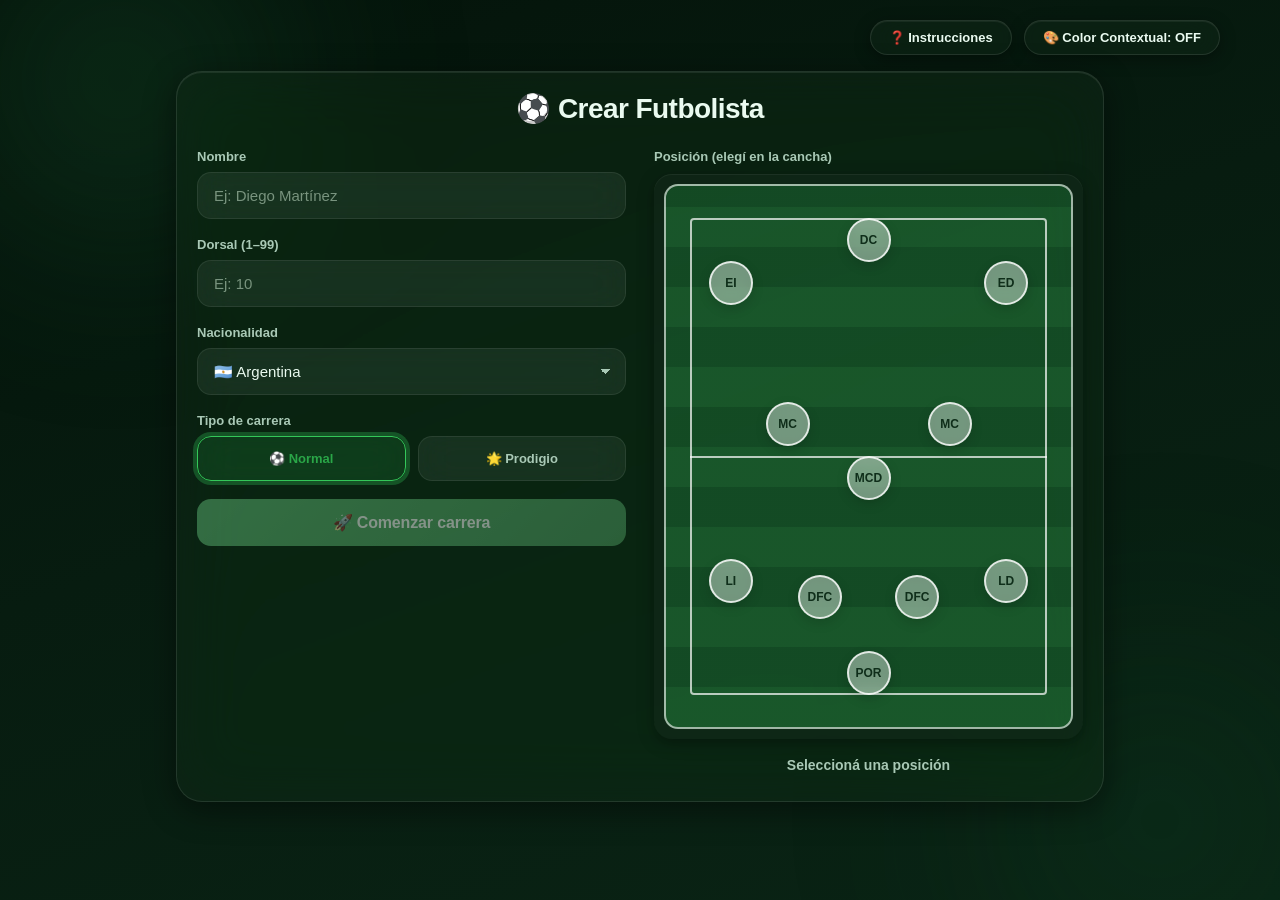
==== apps/legacy/index.html @ 0ad8491d "portfolio landing" ====
<!DOCTYPE html>
<html lang="es">
<head>
<meta charset="UTF-8">
<meta name="viewport" content="width=device-width, initial-scale=1.0">
<title>Legacy</title>
<link rel="icon" type="image/png" href="assets/icon/4457184.png">
<link rel="stylesheet" href="css/main.css">
</head>
<body>
<div id="app">
  <div id="team-fade"></div>
  <div class="theme-bar">
    <button id="btn-instructions">❓ Instrucciones</button>
    <button id="btn-contextual">🎨 Color Contextual: OFF</button>
  </div>

  
  <div id="screen-create" class="fade-in panel">
    <h1>⚽ Crear Futbolista</h1>
    <div class="create-layout">
      <div class="create-inputs">
        <div class="field">
          <label for="input-name">Nombre</label>
          <input type="text" id="input-name" placeholder="Ej: Diego Martínez" maxlength="24">
        </div>
        <div class="field">
          <label for="input-dorsal">Dorsal (1–99)</label>
          <input type="text" id="input-dorsal" placeholder="Ej: 10" maxlength="2" inputmode="numeric">
        </div>
        <div class="field">
          <label for="input-nationality">Nacionalidad</label>
          <select id="input-nationality"></select>
        </div>
        <div class="field">
          <label>Tipo de carrera</label>
          <div class="career-type-selector">
            <label class="career-type-option">
              <input type="radio" name="career-type" value="normal" checked>
              <span>⚽ <strong>Normal</strong></span>
            </label>
            <label class="career-type-option">
              <input type="radio" name="career-type" value="prodigio">
              <span>🌟 <strong>Prodigio</strong></span>
            </label>
          </div>
        </div>
        <button id="btn-create" disabled>🚀 Comenzar carrera</button>
      </div>
      <div class="create-pitch-section">
        <label>Posición (elegí en la cancha)</label>
        <div class="pitch-wrap">
          <div id="pitch" class="pitch"></div>
        </div>
        <div id="selected-position-label">Seleccioná una posición</div>
      </div>
    </div>
  </div>

  
  <div id="screen-game" class="hidden fade-in">
    
    <div class="left-col">
      <div id="panel-player" class="panel">
        <h2 id="p-name">-</h2>
        <div id="player-head">
          <div id="p-team-badge"></div>
          <div id="rating-badge">--</div>
        </div>
        <div class="stat-row highlight"><span>👕 Dorsal</span><span id="p-dorsal">-</span></div>
        <div class="stat-row highlight"><span>💰 Saldo Disponible</span><span id="p-earnings">$0</span></div>
        <div class="stat-row highlight"><span>💎 Valor de mercado</span><span id="p-value">-</span></div>
        <div id="injury-tag" class="hidden pulse">🚑 LESIONADO</div>
        <div id="distinto-tag" class="hidden pulse">🔥 JUGADOR DISTINTO</div>
        <div id="convocado-tag" class="hidden pulse">🌍 CONVOCADO</div>
        <button id="btn-chest" class="chest-btn hidden" type="button">🎁 ¡Cofre misterioso!</button>
        
        
        <div class="stat-row"><span>🛡️ Equipo</span><span id="p-team">-</span></div>
        <div class="idolatry-row">
          <span>❤️ Idolatría</span>
          <div class="idolatry-bar"><div id="idolatry-fill"></div></div>
          <span id="p-idolatry">0%</span>
        </div>
        <div class="stat-row"><span>🎂 Edad</span><span id="p-age">-</span></div>
        
        
        <details class="shop-panel" style="margin-top: 8px; border: 1px solid var(--border-color); border-radius: 12px; background: var(--input-bg);">
          <summary class="shop-summary" style="padding: 10px 14px;">
            <span class="shop-summary-title" style="font-size: 12px;">📋 Más detalles</span>
            <span class="chevron">▼</span>
          </summary>
          <div style="padding: 0 14px 10px 14px; display: flex; flex-direction: column;">
            <div class="stat-row"><span>🌍 Nacionalidad</span><span id="p-nationality">-</span></div>
            <div class="stat-row"><span>👟 Posición</span><span id="p-position">-</span></div>
            <div class="stat-row"><span>📅 Temporadas</span><span id="p-seasons">-</span></div>
            <div class="stat-row"><span>💵 Salario</span><span id="p-salary">-</span></div>
            <div class="stat-row hidden" id="row-balon"><span>🌕 Balones de Oro</span><span id="p-balon">0</span></div>
            <div class="stat-row hidden" id="row-bota"><span>🥇 Botas de Oro</span><span id="p-bota">0</span></div>
          </div>
        </details>
        
        
        <div class="stat-row highlight" style="margin-top: 8px;"><span>🏃‍♂️ Partidos (Total)</span><span id="p-matches">0</span></div>
        <div class="stat-row highlight"><span id="lbl-stat1">⚽ Stat 1 (Total)</span><span id="p-stat1">0</span></div>
        <div class="stat-row highlight"><span id="lbl-stat2">👟 Stat 2 (Total)</span><span id="p-stat2">0</span></div>

        <div class="stat-row" style="margin-top: 8px;"><span>🏃‍♂️ Forma física</span><span id="p-fitness">-</span></div>
      </div>

      
      <div id="btn-open-shop" class="panel shop-summary" role="button" tabindex="0">
        <span class="shop-summary-title">🛒 Tienda (Mejoras)</span>
        <span class="chevron">⮕</span>
      </div>
    </div>

    
    <div id="panel-main">
      
      <div id="offer-panel" class="hidden panel highlight offer-banner">
        <h3 class="offer-title">🤝 Nuevas Ofertas de Fichaje</h3>
        <div id="offer-list"></div>
      </div>

      <div class="panel" id="action-bar">
        <button id="btn-advance">⏭️ Avanzar temporada</button>
        <button id="btn-advance-2">⏭️⏭️ Avanzar 2 temporadas</button>
        <button id="btn-retire-early" class="btn-danger">🚪 Retirarse</button>
        <button id="btn-vitrina" style="background-color: #f59e0b;">🏆 Vitrina</button>
      </div>
      
      <div class="panel summaries-panel">
        <h3 class="panel-subtitle">📊 Resumen de Temporadas</h3>
        <div id="simplified-summaries"></div>
      </div>
    </div>
  </div>

  
  <div id="screen-retire" class="hidden fade-in panel">
    <h1>👞 Fin de carrera</h1>
    <p id="retire-reason"></p>
    <div id="retire-summary"></div>
    <button id="btn-restart">🔄 Nueva carrera</button>
  </div>

  <div id="modal-vitrina" class="hidden vitrina-overlay fade-in">
    <div class="vitrina-panel">
      <div class="vitrina-header">
        <h2>🏆 Vitrina Personal</h2>
        <button id="btn-close-vitrina">❌</button>
      </div>
      <div class="shelf-container" id="vitrina-shelf">
        
      </div>
    </div>
  </div>

  <div id="modal-shop" class="hidden vitrina-overlay fade-in">
    <div class="vitrina-panel shop-modal-panel">
      <div class="vitrina-header">
        <h2>🛒 Tienda (Mejoras)</h2>
        <button id="btn-close-shop">❌</button>
      </div>
      <div id="shop-items" class="shop-items-body"></div>
    </div>
  </div>

  <div id="modal-instructions" class="hidden vitrina-overlay fade-in">
    <div class="vitrina-panel instructions-panel">
      <div class="vitrina-header">
        <h2>❓ Instrucciones</h2>
        <button id="btn-close-instructions">❌</button>
      </div>
      <div class="instructions-body">
        <section>
          <h3>🎮 Objetivo</h3>
          <p>Creá un futbolista de 15 años y gestioná su carrera hasta el retiro. Avanzá temporada a temporada, mejorá tu media, ganá títulos, cambiá de club y convertite en una leyenda.</p>
        </section>

        <section>
          <h3>👤 Creación del jugador</h3>
          <ul>
            <li>Elegí tu <strong>nombre</strong> (o dejalo al azar).</li>
            <li>Elegí tu <strong>nacionalidad</strong>: define tu país, la liga de debut, tu región y el nivel de tu selección nacional.</li>
            <li>Elegí tu <strong>posición</strong> tocando un punto en la cancha. Cada posición tiene dos estadísticas principales distintas (goles, atajadas, recuperaciones, etc.).</li>
            <li>Al crear, debutás automáticamente en un club aleatorio de tu país.</li>
          </ul>
        </section>

        <section>
          <h3>⏭️ Avanzar temporadas</h3>
          <ul>
            <li><strong>▶ Avanzar 1 temporada</strong>: simula una temporada completa.</li>
            <li><strong>⏩ Avanzar 2 temporadas</strong>: simula dos temporadas seguidas de una vez.</li>
          </ul>
          <p>Cada temporada:</p>
          <ul>
            <li>Sube tu edad y tus temporadas jugadas.</li>
            <li>Se calcula tu <strong>rendimiento</strong> según tu forma física.</li>
            <li>Tu <strong>media</strong> puede subir o bajar según la edad, el rendimiento y la suerte. Podés "explotar" tu potencial (🔥) y progresar mucho más rápido.</li>
            <li>Hay un <strong>9% de probabilidad de lesionarte</strong>: perdés media y forma física.</li>
            <li>Se simulan tus partidos, la posición en liga, los títulos y tus estadísticas.</li>
            <li>Recibís tu <strong>salario</strong> y se recalcula tu nuevo salario.</li>
          </ul>
        </section>

        <section>
          <h3>🤝 Ofertas de fichaje</h3>
          <p>Al avanzar, puede aparecer un lote de <strong>3 ofertas</strong> de otros clubes. Cada una podés <strong>Aceptar</strong> (cambiás de club y salario) o <strong>Rechazar</strong>. El salario depende del <strong>presupuesto</strong> de cada club frente al tuyo: un club con más presupuesto te ofrece más, y uno con menos, menos.</p>
        </section>

        <section>
          <h3>🏆 Títulos y trofeos</h3>
          <ul>
            <li><strong>Liga</strong>: salís 1° en la clasificación de tu liga.</li>
            <li><strong>Copa nacional</strong>: probabilidad según el nivel de tu equipo.</li>
            <li><strong>Competiciones internacionales</strong>: clasificás según tu posición en liga (4 primeros → torneo élite; 5° a 7° → torneo secundario).</li>
            <li><strong>Copa del Mundo 🌍</strong>: cada 4 temporadas si tu media alcanza el nivel de tu selección.</li>
            <li><strong>Premios individuales</strong>: Bota de Oro 🥇 (si marcás muchos goles) y Balón de Oro 🌕 (si tu media es muy alta).</li>
          </ul>
          <p>Presioná <strong>🏆 Vitrina</strong> para ver todos tus trofeos.</p>
        </section>

        <section>
          <h3>💰 Salario y valor de mercado</h3>
          <p>Tu salario crece con tu media y edad (desde $15.000 hasta $40.000.000). Además, cada club tiene un <strong>presupuesto</strong> individual que limita cuánto puede ofrecerte. En tu panel también ves tu <strong>💎 Valor de mercado</strong> (de $10.000 a $220.000.000) como referencia de tu valor. Usá tu dinero en la tienda.</p>
        </section>

        <section>
          <h3>🛒 Tienda</h3>
          <ul>
            <li>💤 <strong>Descanso</strong> ($150.000): recupera tu forma física al 100% (repetible).</li>
            <li>🛁 <strong>Spa de Recuperación</strong> ($100.000): recupera tu forma física al 100% (repetible).</li>
            <li>👟 <strong>Botas nuevas</strong> ($750.000): +1 a tu media (una sola vez).</li>
            <li>🎓 <strong>Mejor entrenador</strong> ($1.500.000): +2 a tu media (una sola vez).</li>
            <li>🏫 <strong>Academia de Elite</strong> ($900.000): +1 a tu media (una sola vez).</li>
            <li>🧪 <strong>Suero de Potencial</strong> ($3.000.000): +4 a tu media, pero envejece 3 años (una sola vez).</li>
            <li>🏋️ <strong>Métodos Extremos</strong> ($5.000.000): +6 a tu media, pero envejece 4 años (una sola vez).</li>
          </ul>
        </section>

        <section>
          <h3>🚪 Retiro</h3>
          <p>Tu carrera termina si tenés 40 años o más, si con 35+ años tu media baja de 55, o si tu media baja de 28. También podés retirarte cuando quieras con <strong>🚪 Retirarse</strong>. Al final se muestra el resumen completo de tu carrera.</p>
        </section>

        <section>
          <h3>🎨 Temas y apariencia</h3>
          <ul>
            <li><strong>🎨 Color Contextual</strong>: tiñe la interfaz con el color del club actual.</li>
            <li><strong>🌙 Tema Oscuro</strong>: alterna entre el tema claro y el oscuro.</li>
          </ul>
        </section>
      </div>
    </div>
  </div>

  <div id="modal-chest" class="hidden vitrina-overlay fade-in">
    <div class="vitrina-panel chest-modal-panel">
      <div class="vitrina-header">
        <h2>🎁 Cofre Misterioso</h2>
        <button id="btn-close-chest">❌</button>
      </div>
      <div class="chest-modal-body">
        <p>Encontraste un cofre misterioso en tu carrera.</p>
        <p>Al abrirlo puede pasar una de dos cosas:</p>
        <ul>
          <li>💀 <strong>50% de probabilidad</strong> — el cofre te obliga a retirarte del fútbol.</li>
          <li>💰 <strong>50% de probabilidad</strong> — ganás <strong>$20.000.000</strong> para tu balance.</li>
        </ul>
        <div class="offer-actions">
          <button id="btn-chest-leave" class="btn-danger">🚪 Dejarlo</button>
          <button id="btn-chest-open" class="btn-success">🗝️ Abrir cofre</button>
        </div>
      </div>
    </div>
  </div>

</div>

<script src="js/data.js"></script>
<script src="js/state.js"></script>
<script src="js/app.js"></script>
</body>
</html>
---- apps/legacy/css/main.css ----
:root {
  
  --primary-color: #34c759;      
  --primary-hover: #2aa648;
  --primary-ring: rgba(52, 199, 89, 0.30);
  --badge-color: #34c759;

  --success-color: #34c759;
  --danger-color: #ff453a;
  --warning-color: #ffb020;

  
  --bg-color: #06140c;
  --app-bg: linear-gradient(160deg, #04130a 0%, #071c10 45%, #0a2415 100%);

  
  --panel-bg: rgba(20, 40, 28, 0.45);
  --panel-border: rgba(255, 255, 255, 0.10);
  --input-bg: rgba(255, 255, 255, 0.06);

  --offer-bg: rgba(52, 199, 89, 0.14);
  --offer-border: rgba(52, 199, 89, 0.35);
  --offer-text: #6bdb8f;

  --text-color: #eafaf0;
  --text-secondary: #a9c9b6;
  --text-muted: #79947f;

  --border-color: rgba(255, 255, 255, 0.08);

  
  --blob-1: radial-gradient(circle, #1f6b3c 0%, transparent 70%);
  --blob-2: radial-gradient(circle, #0e4023 0%, transparent 70%);

  --blur-strong: blur(32px) saturate(190%);
  --blur-soft: blur(18px) saturate(170%);

  --shadow-glass: 0 8px 32px rgba(0, 0, 0, 0.45), inset 0 1px 0 rgba(255, 255, 255, 0.08);
  --shadow-glass-sm: 0 4px 16px rgba(0, 0, 0, 0.35), inset 0 1px 0 rgba(255, 255, 255, 0.06);
  --shadow-float: 0 12px 40px rgba(0, 0, 0, 0.5);

  --radius-lg: 26px;
  --radius-md: 18px;
  --radius-sm: 14px;

  --font-main: -apple-system, BlinkMacSystemFont, "SF Pro Display", "SF Pro Text",
    "Segoe UI", Roboto, Helvetica, Arial, sans-serif;
}


* {
  box-sizing: border-box;
  -webkit-tap-highlight-color: transparent;
}

html, body {
  height: 100%;
}

body {
  margin: 0;
  min-height: 100vh;
  font-family: var(--font-main);
  color: var(--text-color);
  background: var(--app-bg);
  background-attachment: fixed;
  transition: background 0.5s ease, color 0.3s ease;
  -webkit-font-smoothing: antialiased;
  overflow-x: hidden;
}


body::before,
body::after {
  content: "";
  position: fixed;
  border-radius: 50%;
  filter: blur(90px);
  z-index: -1;
  pointer-events: none;
  opacity: 0.55;
  transition: opacity 0.5s ease;
}
body::before {
  width: 480px;
  height: 480px;
  top: -160px;
  left: -120px;
  background: var(--blob-1);
  opacity: 0.35;
}
body::after {
  width: 520px;
  height: 520px;
  bottom: -180px;
  right: -140px;
  background: var(--blob-2);
  opacity: 0.35;
}

#app {
  position: relative;
  max-width: 1200px;
  margin: 0 auto;
  padding: 20px;
  min-height: 100vh;
  display: flex;
  flex-direction: column;
  gap: 16px;
}

h1, h2, h3 {
  margin: 0 0 8px 0;
  font-weight: 700;
  letter-spacing: -0.02em;
  color: var(--text-color);
}
h1 { font-size: 28px; }
h2 { font-size: 22px; }
h3 { font-size: 16px; }

p { color: var(--text-secondary); line-height: 1.5; }

.hidden { display: none !important; }

.fade-in {
  animation: fadeIn 0.45s cubic-bezier(0.16, 1, 0.3, 1);
}
@keyframes fadeIn {
  from { opacity: 0; transform: translateY(8px); }
  to { opacity: 1; transform: translateY(0); }
}


.panel {
  position: relative;
  background: var(--panel-bg);
  border: 1px solid var(--panel-border);
  border-radius: var(--radius-lg);
  padding: 20px;
  backdrop-filter: var(--blur-strong);
  -webkit-backdrop-filter: var(--blur-strong);
  box-shadow: var(--shadow-glass);
  transition: box-shadow 0.3s cubic-bezier(0.16, 1, 0.3, 1),
              background 0.4s ease, border-color 0.4s ease, transform 0.2s ease;
}

.panel-subtitle {
  color: var(--text-secondary);
  font-size: 15px;
  font-weight: 600;
}

.team-badge {
  width: 30px;
  height: 30px;
  border-radius: 50%;
  object-fit: contain;
  vertical-align: -5px;
  margin-right: 4px;
  padding: 1px;
  
  box-shadow: 0 1px 3px rgba(0, 0, 0, 0.2);
  opacity: 0;
  transition: opacity 0.5s ease;
}
.team-badge.loaded {
  opacity: 1;
}
#p-team-badge {
  display: flex;
  align-items: center;
  justify-content: center;
  flex-shrink: 0;
}
.team-badge-lg {
  width: 48px;
  height: 48px;
  vertical-align: middle;
  margin: 0;
}

.idolatry-row {
  display: flex;
  align-items: center;
  gap: 10px;
  padding: 10px 6px;
  font-size: 14px;
  color: var(--text-color);
}
.idolatry-row > span:first-child {
  color: var(--text-secondary);
  font-weight: 500;
  flex-shrink: 0;
}
.idolatry-row > span:last-child {
  font-weight: 700;
  flex-shrink: 0;
}
.idolatry-bar {
  flex: 1;
  height: 8px;
  border-radius: 999px;
  background: var(--input-bg);
  border: 1px solid var(--border-color);
  overflow: hidden;
}
.idolatry-bar > div {
  height: 100%;
  border-radius: 999px;
  background: linear-gradient(90deg, var(--primary-color), var(--primary-hover));
  transition: width 0.4s ease;
  min-width: 0;
}
.vitrina-idolatria {
  width: 100%;
  margin-top: 20px;
  border-top: 1px solid var(--border-color);
  padding-top: 14px;
  display: flex;
  flex-direction: column;
  gap: 8px;
}
.vitrina-idolatria h3 {
  font-size: 14px;
  color: var(--text-secondary);
  margin: 0 0 4px 0;
}
.vitrina-idolatry-row {
  display: flex;
  align-items: center;
  gap: 10px;
  font-size: 13px;
  color: var(--text-color);
}
.vitrina-idolatry-row > span:first-child {
  width: 160px;
  flex-shrink: 0;
  overflow: hidden;
  text-overflow: ellipsis;
  white-space: nowrap;
}
.vitrina-idolatry-row > span:last-child {
  width: 40px;
  flex-shrink: 0;
  text-align: right;
  font-weight: 700;
}


.theme-bar {
  display: flex;
  gap: 12px;
  justify-content: flex-end;
  flex-wrap: wrap;
}

#team-fade {
  position: fixed;
  inset: 0;
  pointer-events: none;
  z-index: 9999;
  opacity: 0;
}
#team-fade.active {
  animation: teamFadeIn 0.9s ease-out forwards;
}
@keyframes teamFadeIn {
  0% { opacity: 0; }
  30% { opacity: 0.28; }
  100% { opacity: 0; }
}

.theme-bar button {
  background: var(--panel-bg);
  border: 1px solid var(--panel-border);
  backdrop-filter: var(--blur-soft);
  -webkit-backdrop-filter: var(--blur-soft);
  color: var(--text-color);
  font-size: 13px;
  font-weight: 600;
  padding: 9px 18px;
  border-radius: 999px;
  cursor: pointer;
  box-shadow: var(--shadow-glass-sm);
  transition: all 0.2s cubic-bezier(0.16, 1, 0.3, 1);
}
.theme-bar button:hover {
  transform: translateY(-2px);
  box-shadow: var(--shadow-float);
}
.theme-bar button:active {
  transform: translateY(0) scale(0.97);
}
.theme-bar button:focus-visible {
  outline: 2px solid var(--primary-color);
  outline-offset: 2px;
}


button {
  font-family: inherit;
  cursor: pointer;
  transition: all 0.2s cubic-bezier(0.16, 1, 0.3, 1);
}

#btn-create,
#btn-advance,
#btn-advance-2,
#btn-restart,
.btn-success {
  background: linear-gradient(135deg, var(--primary-color), var(--primary-hover));
  color: #fff;
  border: none;
  border-radius: var(--radius-sm);
  padding: 14px 22px;
  font-size: 16px;
  font-weight: 700;
  letter-spacing: -0.01em;
  box-shadow: 0 6px 20px var(--primary-ring), inset 0 1px 0 rgba(255, 255, 255, 0.4);
}
#btn-create:hover:not(:disabled),
#btn-advance:hover,
#btn-advance-2:hover,
#btn-restart:hover,
.btn-success:hover {
  transform: translateY(-3px);
  box-shadow: 0 10px 28px var(--primary-ring), inset 0 1px 0 rgba(255, 255, 255, 0.5);
  filter: brightness(1.05);
}
#btn-create:active,
#btn-advance:active,
#btn-advance-2:active,
#btn-restart:active,
.btn-success:active {
  transform: translateY(0) scale(0.98);
}
#btn-create:disabled {
  opacity: 0.5;
  cursor: not-allowed;
  box-shadow: none;
  filter: grayscale(0.4);
}

.btn-danger {
  background: rgba(255, 69, 58, 0.15);
  color: var(--danger-color);
  border: 1px solid rgba(255, 69, 58, 0.4);
  border-radius: var(--radius-sm);
  padding: 14px 22px;
  font-size: 16px;
  font-weight: 700;
  backdrop-filter: var(--blur-soft);
  -webkit-backdrop-filter: var(--blur-soft);
}
.btn-danger:hover {
  background: rgba(255, 69, 58, 0.25);
  transform: translateY(-3px);
}
.btn-danger:active {
  transform: translateY(0) scale(0.98);
}

#btn-vitrina {
  background: linear-gradient(135deg, #ffb020, #f59e0b) !important;
  color: #402400;
  border: none;
  border-radius: var(--radius-sm);
  padding: 14px 22px;
  font-size: 16px;
  font-weight: 700;
  box-shadow: 0 6px 20px rgba(245, 158, 11, 0.35), inset 0 1px 0 rgba(255, 255, 255, 0.5);
}
#btn-vitrina:hover {
  transform: translateY(-3px);
  box-shadow: 0 10px 28px rgba(245, 158, 11, 0.45);
}


#screen-create h1 {
  text-align: center;
  margin-bottom: 24px;
}


@media (min-width: 1200px) {
  #screen-create {
    width: 80%;
    margin-left: 10%;
  }
}

.create-layout {
  display: grid;
  grid-template-columns: 1fr 1fr;
  gap: 28px;
}

@media (max-width: 800px) {
  .create-layout {
    grid-template-columns: 1fr;
  }
}

.create-inputs {
  display: flex;
  flex-direction: column;
  gap: 18px;
}

.field {
  display: flex;
  flex-direction: column;
  gap: 8px;
}

.field label {
  font-size: 13px;
  font-weight: 600;
  color: var(--text-secondary);
}

input[type="text"],
select {
  background: var(--input-bg);
  border: 1px solid var(--border-color);
  border-radius: var(--radius-sm);
  padding: 14px 16px;
  font-size: 15px;
  color: var(--text-color);
  backdrop-filter: var(--blur-soft);
  -webkit-backdrop-filter: var(--blur-soft);
  outline: none;
  transition: border-color 0.2s ease, box-shadow 0.2s ease;
  width: 100%;
}
select option {
  color: #111;
  background: #fff;
}
input[type="text"]::placeholder {
  color: var(--text-muted);
}
input[type="text"]:focus,
select:focus {
  border-color: var(--primary-color);
  box-shadow: 0 0 0 4px var(--primary-ring);
}

select {
  appearance: none;
  background-image: linear-gradient(45deg, transparent 50%, var(--text-secondary) 50%),
    linear-gradient(135deg, var(--text-secondary) 50%, transparent 50%);
  background-position: calc(100% - 20px) center, calc(100% - 15px) center;
  background-size: 5px 5px, 5px 5px;
  background-repeat: no-repeat;
  cursor: pointer;
}

.career-type-selector {
  display: flex;
  gap: 12px;
}

.career-type-option {
  flex: 1;
  display: flex;
  align-items: center;
  justify-content: center;
  gap: 8px;
  padding: 14px 12px;
  border-radius: var(--radius-sm);
  border: 1px solid var(--border-color);
  background: var(--input-bg);
  backdrop-filter: var(--blur-soft);
  -webkit-backdrop-filter: var(--blur-soft);
  cursor: pointer;
  font-size: 14px;
  transition: border-color 0.2s ease, box-shadow 0.2s ease, transform 0.15s ease;
}

.career-type-option input {
  display: none;
}

.career-type-option:has(input:checked) {
  border-color: var(--primary-color);
  background: var(--offer-bg);
  box-shadow: 0 0 0 4px var(--primary-ring);
  color: var(--primary-hover);
}

.career-type-option:hover {
  transform: translateY(-2px);
}

.create-pitch-section {
  display: flex;
  flex-direction: column;
  gap: 10px;
}

.create-pitch-section > label {
  font-size: 13px;
  font-weight: 600;
  color: var(--text-secondary);
}

.pitch-wrap {
  background: var(--panel-bg);
  border-radius: var(--radius-md);
  padding: 10px;
  box-shadow: var(--shadow-glass-sm);
}

.pitch {
  position: relative;
  width: 100%;
  aspect-ratio: 3 / 4;
  border-radius: var(--radius-sm);
  background:
    repeating-linear-gradient(
      0deg,
      rgba(52, 199, 89, 0.3) 0px,
      rgba(52, 199, 89, 0.3) 40px,
      rgba(34, 160, 70, 0.3) 40px,
      rgba(34, 160, 70, 0.3) 80px
    );
  overflow: hidden;
  border: 2px solid rgba(255, 255, 255, 0.6);
}

.pitch::before {
  content: "";
  position: absolute;
  inset: 6%;
  border: 2px solid rgba(255, 255, 255, 0.7);
  border-radius: 4px;
}
.pitch::after {
  content: "";
  position: absolute;
  top: 50%;
  left: 6%;
  right: 6%;
  height: 2px;
  background: rgba(255, 255, 255, 0.7);
  transform: translateY(-50%);
}

.pos-btn {
  position: absolute;
  transform: translate(-50%, -50%);
  width: 44px;
  height: 44px;
  border-radius: 50%;
  border: 2px solid rgba(255, 255, 255, 0.8);
  background: rgba(255, 255, 255, 0.4);
  backdrop-filter: blur(8px);
  -webkit-backdrop-filter: blur(8px);
  color: #0f2e1a;
  font-size: 12px;
  font-weight: 800;
  display: flex;
  align-items: center;
  justify-content: center;
  cursor: pointer;
  box-shadow: 0 4px 12px rgba(0, 0, 0, 0.15);
  transition: all 0.2s cubic-bezier(0.16, 1, 0.3, 1);
  z-index: 2;
}
.pos-btn:hover {
  transform: translate(-50%, -50%) scale(1.15);
  background: rgba(255, 255, 255, 0.65);
}
.pos-btn.selected {
  background: var(--primary-color);
  border-color: #fff;
  color: #fff;
  box-shadow: 0 0 0 8px var(--primary-ring), 0 8px 20px rgba(0, 0, 0, 0.25);
  transform: translate(-50%, -50%) scale(1.18);
}

#selected-position-label {
  text-align: center;
  font-size: 14px;
  font-weight: 600;
  color: var(--text-secondary);
  padding: 8px 0;
}


#screen-game {
  display: grid;
  grid-template-columns: 320px 1fr;
  gap: 18px;
  align-items: start;
}

@media (max-width: 900px) {
  #screen-game {
    grid-template-columns: 1fr;
  }
  .summaries-panel {
    height: 60vh;
    max-height: 60vh;
  }
}

.left-col {
  display: flex;
  flex-direction: column;
  gap: 16px;
  position: sticky;
  top: 20px;
}

#panel-player h2 {
  text-align: center;
}

#rating-badge {
  width: fit-content;
  margin: 0;
  background: linear-gradient(135deg, var(--primary-color), var(--primary-hover));
  color: #fff;
  font-size: 24px;
  font-weight: 800;
  padding: 10px 24px;
  border-radius: 999px;
  box-shadow: 0 6px 20px var(--primary-ring), inset 0 1px 0 rgba(255, 255, 255, 0.45);
  letter-spacing: -0.02em;
}
#player-head {
  display: flex;
  align-items: center;
  justify-content: center;
  gap: 14px;
  margin-bottom: 18px;
}

.stat-row {
  display: flex;
  justify-content: space-between;
  align-items: center;
  padding: 10px 6px;
  font-size: 14px;
  color: var(--text-color);
  border-bottom: 1px solid var(--border-color);
}
.stat-row:last-child {
  border-bottom: none;
}
.stat-row span:first-child {
  color: var(--text-secondary);
  font-weight: 500;
}
.stat-row span:last-child {
  font-weight: 700;
}

.stat-row.highlight {
  background: var(--offer-bg);
  border: 1px solid var(--offer-border);
  border-radius: var(--radius-sm);
  padding: 12px 14px;
  margin: 8px 0;
  color: var(--offer-text);
}
.stat-row.highlight span:first-child {
  color: var(--offer-text);
  opacity: 0.85;
}
.stat-row.highlight span:last-child {
  color: var(--offer-text);
}

.pulse {
  text-align: center;
  font-weight: 800;
  font-size: 14px;
  padding: 10px;
  border-radius: var(--radius-sm);
  margin: 10px 0;
  letter-spacing: 0.02em;
}
#injury-tag.pulse {
  background: rgba(255, 69, 58, 0.15);
  color: var(--danger-color);
  border: 1px solid rgba(255, 69, 58, 0.4);
}
#distinto-tag.pulse {
  background: rgba(255, 176, 32, 0.18);
  color: #b3720b;
  border: 1px solid rgba(255, 176, 32, 0.45);
}
#distinto-tag.pulse { color: #ffcf6b; }

#convocado-tag.pulse {
  background: var(--offer-bg);
  color: var(--offer-text);
  border: 1px solid var(--offer-border);
}

@keyframes pulseGlow {
  0%, 100% { box-shadow: 0 0 0 0 var(--primary-ring); }
  50% { box-shadow: 0 0 0 10px transparent; }
}
.pulse {
  animation: pulseGlow 2s ease-in-out infinite;
}

@keyframes chestGlow {
  0%, 100% { box-shadow: 0 6px 20px rgba(245, 158, 11, 0.25), 0 0 10px rgba(250, 204, 21, 0.4); }
  50% { box-shadow: 0 6px 24px rgba(245, 158, 11, 0.55), 0 0 26px rgba(250, 204, 21, 0.7); }
}
.chest-btn {
  display: block;
  width: 100%;
  margin-bottom: 12px;
  background: linear-gradient(135deg, #ffd166, #f59e0b);
  color: #402400;
  border: none;
  border-radius: var(--radius-sm);
  padding: 14px;
  font-weight: 700;
  font-size: 15px;
  box-shadow: 0 6px 20px rgba(245, 158, 11, 0.4);
  animation: chestGlow 1.6s ease-in-out infinite;
}
.chest-btn:hover {
  transform: translateY(-3px);
}


.shop-panel {
  overflow: hidden;
  margin-top: 10px;
  border: 1px solid var(--border-color);
  border-radius: 14px;
  background: var(--input-bg);
}
.shop-panel summary {
  list-style: none;
  cursor: pointer;
  display: flex;
  align-items: center;
  justify-content: space-between;
  padding: 12px 16px;
}
.shop-panel summary::-webkit-details-marker {
  display: none;
}
.shop-summary-title {
  font-weight: 700;
  color: var(--text-color);
  font-size: 13px;
}
.chevron {
  color: var(--text-secondary);
  transition: transform 0.25s cubic-bezier(0.16, 1, 0.3, 1);
}
.shop-panel[open] .chevron {
  transform: rotate(180deg);
}

#btn-open-shop {
  display: flex;
  align-items: center;
  justify-content: space-between;
  cursor: pointer;
  transition: transform 0.2s cubic-bezier(0.16, 1, 0.3, 1), box-shadow 0.2s ease;
  margin-top: 0;
  background: var(--panel-bg);
  border: 1px solid var(--panel-border);
  backdrop-filter: var(--blur-soft);
  -webkit-backdrop-filter: var(--blur-soft);
  border-radius: var(--radius-lg);
  padding: 16px 20px;
}
#btn-open-shop:hover {
  transform: translateY(-3px);
  box-shadow: var(--shadow-float);
}
#btn-open-shop .chevron {
  color: var(--primary-color);
  font-weight: 800;
}


#panel-main {
  display: flex;
  flex-direction: column;
  gap: 16px;
  min-width: 0;
}

.offer-banner {
  border: 1px solid var(--offer-border);
  background: var(--offer-bg);
}
.offer-title {
  color: var(--offer-text);
}
.offer-power {
  color: var(--offer-text);
  font-weight: 600;
  font-size: 14px;
}
.offer-actions {
  display: flex;
  gap: 12px;
  margin-top: 14px;
}
.offer-actions button {
  flex: 1;
}
.offer-item {
  display: flex;
  align-items: center;
  justify-content: space-between;
  gap: 14px;
  padding: 12px 2px;
  border-bottom: 1px solid var(--border-color);
}
.offer-item:last-child {
  border-bottom: none;
}
.offer-item-body {
  display: flex;
  flex-direction: column;
  gap: 4px;
}
.offer-item-club {
  font-size: 15px;
  font-weight: 700;
  color: var(--text-color);
}
.offer-item-salary {
  font-size: 14px;
  color: var(--offer-text);
}
.offer-item .offer-actions {
  flex: 0 0 auto;
  margin-top: 0;
}
.offer-item .offer-actions button {
  min-width: 110px;
}

#action-bar {
  display: flex;
  gap: 12px;
  flex-wrap: wrap;
  padding: 16px;
}
#action-bar button {
  flex: 1;
  min-width: 150px;
}


#simplified-summaries {
  overflow-y: auto;
  -webkit-overflow-scrolling: touch;
  display: flex;
  flex-direction: column;
  gap: 12px;
  padding-right: 4px;
  flex: 1;
  min-height: 0;
}
.summaries-panel {
  flex: 1;
  display: flex;
  flex-direction: column;
  gap: 12px;
  overflow: hidden;
  max-height: 60vh;
}
#simplified-summaries .season-wrapper {
  flex-shrink: 0;
}

.season-wrapper {
  border: 1px solid var(--border-color);
  border-radius: var(--radius-md);
  overflow: hidden;
  background: var(--input-bg);
  backdrop-filter: var(--blur-soft);
  -webkit-backdrop-filter: var(--blur-soft);
}

.simple-season-row {
  display: flex;
  align-items: center;
  justify-content: space-between;
  gap: 12px;
  padding: 14px 16px;
  cursor: pointer;
  transition: background 0.2s ease;
}
.simple-season-row:hover {
  background: rgba(52, 199, 89, 0.08); 
}

.simple-season-info {
  display: flex;
  flex-direction: column;
  gap: 3px;
  min-width: 0;
}
.simple-season-info span:first-child {
  font-weight: 700;
  color: var(--text-color);
  font-size: 14px;
}
.simple-season-team {
  color: var(--text-secondary);
  font-weight: 500;
  font-size: 13px;
}
.simple-season-stats {
  display: flex;
  flex-wrap: wrap;
  gap: 8px 14px;
  justify-content: flex-end;
  color: var(--primary-hover);
  font-weight: 700;
  font-size: 13px;
}
.simple-season-stats span {
  white-space: nowrap;
}

.season-events {
  padding: 6px 16px 16px 16px;
  display: flex;
  flex-direction: column;
  gap: 10px;
  border-top: 1px solid var(--border-color);
}

.log-entry {
  display: flex;
  align-items: center;
  gap: 10px;
  font-size: 13px;
  color: var(--text-secondary);
  padding: 8px 0;
  border-left: 3px solid var(--border-color);
  padding-left: 10px;
}

.log-entry.injury { border-left-color: var(--danger-color); }
.log-entry.injury .tag {
  background: rgba(255, 69, 58, 0.15);
  color: var(--danger-color);
  border-color: rgba(255, 69, 58, 0.4);
}
.log-entry.offer { border-left-color: var(--warning-color); }
.log-entry.offer .tag {
  background: rgba(255, 176, 32, 0.18);
  color: #b3720b;
  border-color: rgba(255, 176, 32, 0.45);
}
.log-entry.offer .tag { color: #ffcf6b; }
.log-entry.transfer { border-left-color: var(--success-color); }
.log-entry.transfer .tag {
  background: rgba(52, 199, 89, 0.15);
  color: var(--success-color);
  border-color: rgba(52, 199, 89, 0.4);
}

.tag {
  display: inline-flex;
  align-items: center;
  gap: 4px;
  background: var(--offer-bg);
  color: var(--offer-text);
  border: 1px solid var(--offer-border);
  border-radius: 999px;
  padding: 3px 12px;
  font-size: 11px;
  font-weight: 700;
  white-space: nowrap;
}


.vitrina-overlay {
  position: fixed;
  inset: 0;
  z-index: 100;
  display: flex;
  align-items: center;
  justify-content: center;
  padding: 20px;
  background: rgba(6, 20, 12, 0.4);
  backdrop-filter: blur(8px);
  -webkit-backdrop-filter: blur(8px);
}

.vitrina-panel {
  width: 100%;
  max-width: 660px;
  max-height: 86vh;
  display: flex;
  flex-direction: column;
  background: var(--panel-bg);
  border: 1px solid var(--panel-border);
  border-radius: var(--radius-lg);
  backdrop-filter: var(--blur-strong);
  -webkit-backdrop-filter: var(--blur-strong);
  box-shadow: var(--shadow-float);
  overflow: hidden;
}

.vitrina-header {
  display: flex;
  align-items: center;
  justify-content: space-between;
  padding: 18px 22px;
  border-bottom: 1px solid var(--border-color);
  flex-shrink: 0;
}
.vitrina-header h2 {
  margin: 0;
}
.vitrina-header button {
  background: rgba(255, 69, 58, 0.15);
  border: 1px solid rgba(255, 69, 58, 0.4);
  color: var(--danger-color);
  width: 34px;
  height: 34px;
  border-radius: 50%;
  font-size: 14px;
  display: flex;
  align-items: center;
  justify-content: center;
  transition: all 0.2s cubic-bezier(0.16, 1, 0.3, 1);
  cursor: pointer;
}
.vitrina-header button:hover {
  background: rgba(255, 69, 58, 0.25);
  transform: rotate(90deg) scale(1.05);
}

.shelf-container {
  padding: 22px;
  overflow-y: auto;
  display: grid;
  grid-template-columns: repeat(auto-fill, minmax(130px, 1fr));
  gap: 16px;
}

.trophy-item {
  display: flex;
  flex-direction: column;
  align-items: center;
  gap: 8px;
  background: var(--input-bg);
  border: 1px solid var(--border-color);
  border-radius: var(--radius-md);
  padding: 18px 12px;
  text-align: center;
  transition: transform 0.2s cubic-bezier(0.16, 1, 0.3, 1), box-shadow 0.2s ease;
}
.trophy-item:hover {
  transform: translateY(-4px);
  box-shadow: var(--shadow-glass-sm);
}
.trophy-icon {
  font-size: 32px;
  filter: drop-shadow(0 4px 8px rgba(0, 0, 0, 0.15));
}
.trophy-img {
  width: 32px;
  height: 32px;
  object-fit: contain;
  filter: drop-shadow(0 4px 8px rgba(0, 0, 0, 0.15));
}
.season-won-trophies {
  font-size: 11px;
  color: var(--offer-text);
  font-weight: 700;
  display: inline-flex;
  align-items: center;
  gap: 2px;
  vertical-align: middle;
}
.season-won-trophies .trophy-img {
  width: 16px;
  height: 16px;
}
.season-won-trophies .trophy-icon {
  font-size: 16px;
}
.trophy-label {
  font-size: 12px;
  color: var(--text-secondary);
  font-weight: 600;
  line-height: 1.2;
}
.trophy-count {
  font-size: 16px;
  font-weight: 800;
  color: var(--primary-hover);
}


.shop-items-body {
  padding: 20px;
  overflow-y: auto;
  display: flex;
  flex-direction: column;
  gap: 14px;
}

.shop-item {
  display: flex;
  align-items: center;
  justify-content: space-between;
  gap: 16px;
  background: var(--input-bg);
  border: 1px solid var(--border-color);
  border-radius: var(--radius-md);
  padding: 16px 18px;
  transition: transform 0.2s cubic-bezier(0.16, 1, 0.3, 1), box-shadow 0.2s ease;
}
.shop-item:hover {
  transform: translateY(-3px);
  box-shadow: var(--shadow-glass-sm);
}


.shop-item-header,
.shop-item-desc {
  flex: 1;
}
.shop-item-header {
  display: block;
  font-weight: 700;
  font-size: 15px;
  color: var(--text-color);
  margin-bottom: 4px;
}
.shop-item-desc {
  display: block;
  font-size: 13px;
  color: var(--text-muted);
}

.shop-btn {
  flex-shrink: 0;
  background: linear-gradient(135deg, var(--primary-color), var(--primary-hover));
  color: #fff;
  border: none;
  border-radius: var(--radius-sm);
  padding: 12px 20px;
  font-weight: 700;
  font-size: 14px;
  box-shadow: 0 4px 16px var(--primary-ring);
  white-space: nowrap;
}
.shop-btn:hover {
  transform: translateY(-2px);
  filter: brightness(1.08);
}
.shop-btn:disabled {
  opacity: 0.5;
  cursor: not-allowed;
  transform: none;
  box-shadow: none;
}


.instructions-panel .vitrina-header,
.instructions-body {
  scrollbar-width: thin;
}
.instructions-body {
  padding: 20px 24px 24px 24px;
  overflow-y: auto;
}
.instructions-body section {
  margin-bottom: 20px;
  padding-bottom: 18px;
  border-bottom: 1px solid var(--border-color);
}
.instructions-body section:last-child {
  border-bottom: none;
  margin-bottom: 0;
}
.instructions-body h3 {
  color: var(--primary-hover);
}
.instructions-body ul {
  margin: 10px 0;
  padding-left: 22px;
  color: var(--text-secondary);
}
.instructions-body li {
  margin-bottom: 8px;
  line-height: 1.6;
}
.instructions-body strong {
  color: var(--text-color);
}


.chest-modal-body {
  padding: 20px 24px 24px 24px;
}
.chest-modal-body ul {
  padding-left: 22px;
  color: var(--text-secondary);
}
.chest-modal-body li {
  margin-bottom: 10px;
}


#screen-retire {
  max-width: 640px;
  margin: 50px auto;
  text-align: center;
}
#retire-summary {
  text-align: left;
  margin: 20px 0;
  display: flex;
  flex-direction: column;
  gap: 10px;
}


::-webkit-scrollbar {
  width: 8px;
  height: 8px;
}
::-webkit-scrollbar-track {
  background: transparent;
}
::-webkit-scrollbar-thumb {
  background: var(--primary-ring);
  border-radius: 999px;
}
::-webkit-scrollbar-thumb:hover {
  background: var(--primary-color);
}


@media (max-width: 520px) {
  #app { padding: 12px; }
  .panel { padding: 16px; border-radius: var(--radius-md); }
  h1 { font-size: 22px; }
  #action-bar { flex-direction: column; }
  #action-bar button { min-width: 0; }
}


button:focus-visible,
.shop-btn:focus-visible {
  outline: 2px solid var(--primary-color);
  outline-offset: 2px;
}
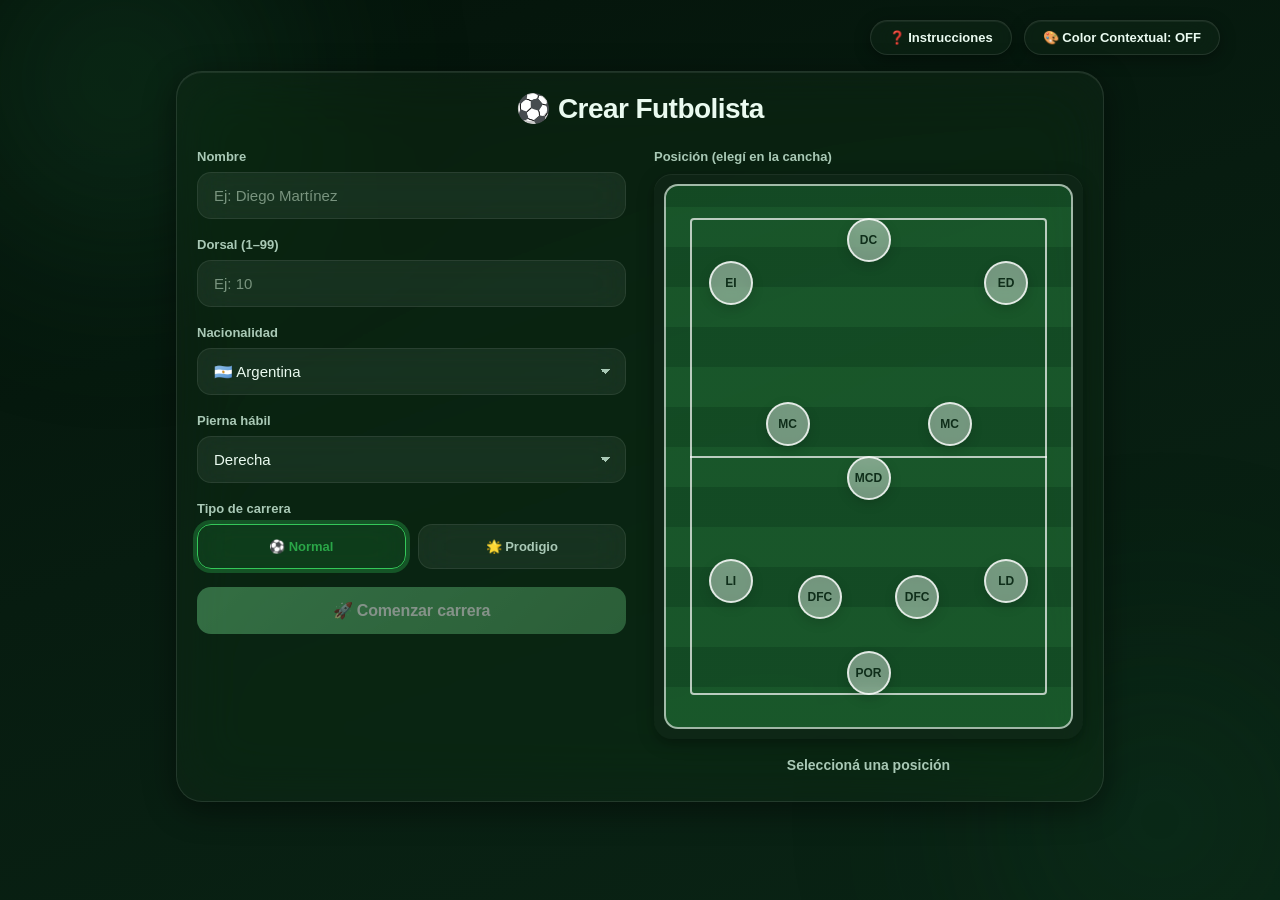
==== commit dfb2e524: "rescicion, fixes y pierna habil" ====
--- a/apps/legacy/index.html
+++ b/apps/legacy/index.html
@@ -34,6 +34,13 @@
           <select id="input-nationality"></select>
         </div>
         <div class="field">
+          <label for="input-foot">Pierna hábil</label>
+          <select id="input-foot">
+            <option value="derecha">Derecha</option>
+            <option value="izquierda">Izquierda</option>
+          </select>
+        </div>
+        <div class="field">
           <label>Tipo de carrera</label>
           <div class="career-type-selector">
             <label class="career-type-option">
@@ -94,6 +101,7 @@
           <div style="padding: 0 14px 10px 14px; display: flex; flex-direction: column;">
             <div class="stat-row"><span>🌍 Nacionalidad</span><span id="p-nationality">-</span></div>
             <div class="stat-row"><span>👟 Posición</span><span id="p-position">-</span></div>
+            <div class="stat-row"><span>🦵 Pierna hábil</span><span id="p-foot">-</span></div>
             <div class="stat-row"><span>📅 Temporadas</span><span id="p-seasons">-</span></div>
             <div class="stat-row"><span>💵 Salario</span><span id="p-salary">-</span></div>
             <div class="stat-row hidden" id="row-balon"><span>🌕 Balones de Oro</span><span id="p-balon">0</span></div>
@@ -120,7 +128,7 @@
     <div id="panel-main">
       
       <div id="offer-panel" class="hidden panel highlight offer-banner">
-        <h3 class="offer-title">🤝 Nuevas Ofertas de Fichaje</h3>
+        <h3 class="offer-title" id="offer-title">🤝 Nuevas Ofertas de Fichaje</h3>
         <div id="offer-list"></div>
       </div>
 
@@ -184,6 +192,7 @@
           <h3>👤 Creación del jugador</h3>
           <ul>
             <li>Elegí tu <strong>nombre</strong> (o dejalo al azar).</li>
+            <li>Elegí tu <strong>pierna hábil</strong>: zurdo o derecho (dato informativo).</li>
             <li>Elegí tu <strong>nacionalidad</strong>: define tu país, la liga de debut, tu región y el nivel de tu selección nacional.</li>
             <li>Elegí tu <strong>posición</strong> tocando un punto en la cancha. Cada posición tiene dos estadísticas principales distintas (goles, atajadas, recuperaciones, etc.).</li>
             <li>Al crear, debutás automáticamente en un club aleatorio de tu país.</li>
@@ -210,6 +219,7 @@
         <section>
           <h3>🤝 Ofertas de fichaje</h3>
           <p>Al avanzar, puede aparecer un lote de <strong>3 ofertas</strong> de otros clubes. Cada una podés <strong>Aceptar</strong> (cambiás de club y salario) o <strong>Rechazar</strong>. El salario depende del <strong>presupuesto</strong> de cada club frente al tuyo: un club con más presupuesto te ofrece más, y uno con menos, menos.</p>
+          <p>Cuando fichás por un club, ese momento fija tu <strong>valor de referencia</strong> (tu media al llegar). Si al terminar una temporada tu media quedó más de un <strong>5% por debajo</strong> de ese valor, quedás <strong>obligado a fichar</strong>: se generan <strong>5 ofertas obligatorias</strong> y si rechazás todas, tu jugador se retira.</p>
         </section>
 
         <section>
@@ -244,7 +254,7 @@
 
         <section>
           <h3>🚪 Retiro</h3>
-          <p>Tu carrera termina si tenés 40 años o más, si con 35+ años tu media baja de 55, o si tu media baja de 28. También podés retirarte cuando quieras con <strong>🚪 Retirarse</strong>. Al final se muestra el resumen completo de tu carrera.</p>
+          <p>Tu carrera termina si tenés 40 años o más, si con 35+ años tu media baja de 55, o si tu media baja de 28. También podés retirarte cuando quieras con <strong>🚪 Retirarse</strong>, o quedando <strong>obligado a fichar</strong> al no aceptar ninguna de las ofertas obligatorias. Al final se muestra el resumen completo de tu carrera.</p>
         </section>
 
         <section>
--- a/apps/legacy/css/main.css
+++ b/apps/legacy/css/main.css
@@ -801,6 +801,13 @@
   border: 1px solid var(--offer-border);
   background: var(--offer-bg);
 }
+.offer-banner.offer-forced {
+  border-color: #e95420;
+  background: rgba(233, 84, 32, 0.12);
+}
+.offer-banner.offer-forced .offer-title {
+  color: #e95420;
+}
 .offer-title {
   color: var(--offer-text);
 }
